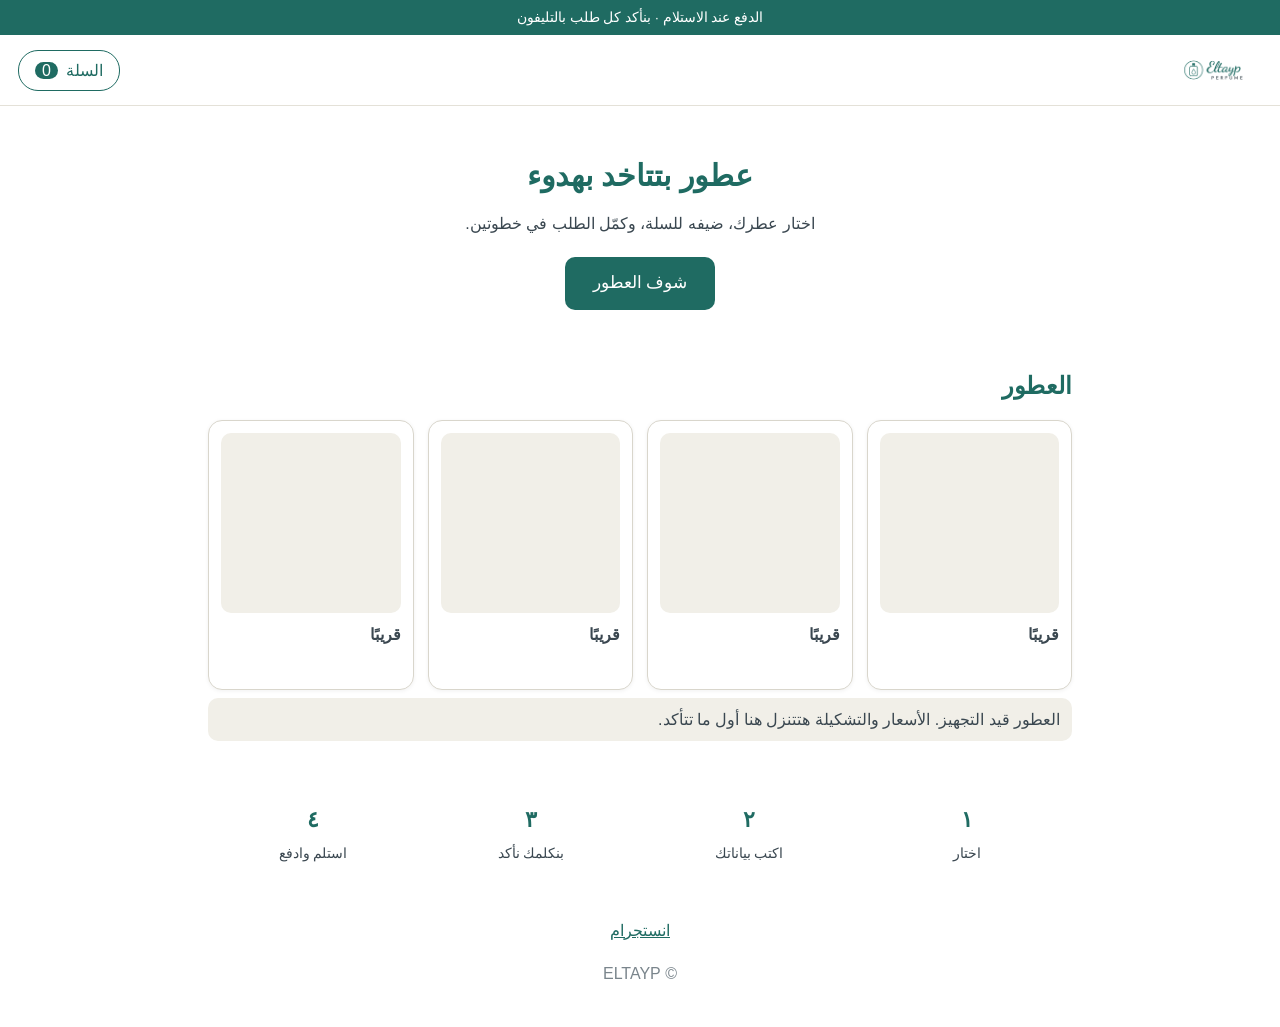
==== index.html @ 82a3b9da "Add files via upload" ====
<!doctype html>
<html lang="ar" dir="rtl">
<head>
<meta charset="utf-8">
<meta name="viewport" content="width=device-width,initial-scale=1">
<title>الطيب | ELTAYP Perfume</title>
<meta name="description" content="الطيب | ELTAYP. اختار عطرك واطلب من الموقع. الدفع عند الاستلام.">
<link rel="icon" href="logo.png">
<link rel="stylesheet" href="style.css">
</head>
<body>
<div class="bar">الدفع عند الاستلام · بنأكد كل طلب بالتليفون</div>
<header class="top">
  <img src="logo-wide.png" alt="ELTAYP Perfume" class="brand">
  <button class="cartbtn" id="openCart" aria-label="السلة">السلة <span id="count">0</span></button>
</header>
<main>
<section class="hero">
  <h1>عطور بتتاخد بهدوء</h1>
  <p>اختار عطرك، ضيفه للسلة، وكمّل الطلب في خطوتين.</p>
  <a class="btn" href="#catalog">شوف العطور</a>
</section>
<section id="catalog" class="wrap">
  <h2>العطور</h2>
  <div id="products" class="grid"></div>
  <p id="empty" class="note" hidden>العطور قيد التجهيز. الأسعار والتشكيلة هتتنزل هنا أول ما تتأكد.</p>
</section>
<section class="wrap steps">
  <div><b>١</b><span>اختار</span></div><div><b>٢</b><span>اكتب بياناتك</span></div><div><b>٣</b><span>بنكلمك نأكد</span></div><div><b>٤</b><span>استلم وادفع</span></div>
</section>
</main>

<div id="shade" hidden></div>
<aside id="drawer" aria-hidden="true">
  <div class="dhead"><h3 id="dtitle">السلة</h3><button id="closeCart" aria-label="إغلاق">✕</button></div>
  <div id="step1">
    <ul id="cart"></ul>
    <p id="cartEmpty" class="note">السلة فاضية.</p>
    <p class="total">الإجمالي: <b id="total">0</b> <span class="cur"></span></p>
    <p class="note" id="payNote"></p>
    <button class="btn full" id="toCheckout">كمّل الطلب</button>
  </div>
  <form id="form" novalidate hidden>
    <label>الاسم <input name="name" required autocomplete="name"></label>
    <label>رقم التليفون <input name="phone" required inputmode="tel" autocomplete="tel" placeholder="01xxxxxxxxx"></label>
    <label>المحافظة <input name="city" required autocomplete="address-level1"></label>
    <label>العنوان بالتفصيل <textarea name="address" rows="2" required autocomplete="street-address"></textarea></label>
    <label>ملاحظات (اختياري) <textarea name="notes" rows="2"></textarea></label>
    <input name="website" class="hp" tabindex="-1" autocomplete="off" aria-hidden="true">
    <p class="total">الإجمالي: <b id="total2">0</b> <span class="cur"></span></p>
    <button class="btn full" type="submit" id="send">ابعت الطلب</button>
    <button class="link" type="button" id="back">رجوع للسلة</button>
  </form>
  <div id="done" hidden><h3>وصلنا طلبك</h3><p>هنكلمك على رقمك نأكد التفاصيل والتوصيل.</p><button class="btn full" id="closeDone">تمام</button></div>
  <p id="msg" role="status"></p>
</aside>
<footer><div id="social"></div><p>© ELTAYP</p></footer>
<script src="config.js"></script>
<script src="app.js"></script>
</body>
</html>
---- style.css ----
:root{--g:#1f6b62;--s:#3a4750;--bg:#ffffff;--line:#e4e1d8}
*{box-sizing:border-box}
body{margin:0;background:var(--bg);color:var(--s);font-family:"Noto Sans Arabic","Segoe UI",Tahoma,Arial,sans-serif;line-height:1.7}
.bar{background:var(--g);color:#fff;text-align:center;font-size:.85rem;padding:6px 10px}
.top{display:flex;align-items:center;justify-content:space-between;padding:8px 18px;position:sticky;top:0;background:var(--bg);border-bottom:1px solid var(--line);z-index:5}
.brand{height:54px}
.cartbtn{border:1px solid var(--g);background:#fff;color:var(--g);border-radius:20px;padding:6px 16px;font:inherit;cursor:pointer}
#count{background:var(--g);color:#fff;border-radius:10px;padding:0 7px;margin-right:4px}
.hero{text-align:center;padding:44px 20px 30px;background:#fff}
h1{color:var(--g);font-size:1.9rem;margin:0 0 8px}h2{color:var(--g);margin:0 0 14px}h3{margin:0}
.hero p{max-width:460px;margin:0 auto 20px}
.wrap{max-width:900px;margin:0 auto;padding:26px 18px}
.btn{display:inline-block;background:var(--g);color:#fff;border:0;border-radius:10px;padding:12px 28px;font:inherit;font-size:1.05rem;text-decoration:none;cursor:pointer}
.btn:disabled{opacity:.6}.full{width:100%;margin-top:10px}
.link{background:none;border:0;color:var(--g);font:inherit;cursor:pointer;margin-top:6px;width:100%}
.grid{display:grid;grid-template-columns:repeat(auto-fill,minmax(180px,1fr));gap:14px}
.card{background:#fff;border:1px solid #d9d6cc;box-shadow:0 1px 4px rgba(0,0,0,.06);border-radius:14px;padding:12px}
.card img,.ph{width:100%;aspect-ratio:1;object-fit:cover;border-radius:10px;background:#f1efe8}
.card h4{margin:8px 0 2px}.price{color:var(--g);font-weight:700}
.card button{margin-top:8px;width:100%;background:var(--g);color:#fff;border:0;border-radius:8px;padding:9px;font:inherit;cursor:pointer}
.steps{display:grid;grid-template-columns:repeat(4,1fr);gap:8px;text-align:center}
.steps b{display:block;color:var(--g);font-size:1.4rem}.steps span{font-size:.9rem}
#shade{position:fixed;inset:0;background:rgba(0,0,0,.35);z-index:9}
#drawer{position:fixed;top:0;bottom:0;left:0;width:min(400px,100%);background:var(--bg);z-index:10;padding:16px;overflow:auto;transform:translateX(-105%);transition:transform .25s;box-shadow:2px 0 18px rgba(0,0,0,.15)}
#drawer.open{transform:none}
.dhead{display:flex;justify-content:space-between;align-items:center;margin-bottom:10px}
.dhead button{border:0;background:none;font-size:1.2rem;cursor:pointer}
form{display:grid;gap:10px}form[hidden],[hidden]{display:none!important}
label{display:grid;gap:3px;font-weight:600;font-size:.95rem}
input,textarea{font:inherit;padding:10px;border:1px solid var(--line);border-radius:10px;background:#fff;color:var(--s);width:100%}
input:focus,textarea:focus{outline:2px solid var(--g)}
.hp{position:absolute;width:1px;height:1px;overflow:hidden;opacity:0;pointer-events:none}
.note{background:#f1efe8;border-radius:10px;padding:8px 12px;margin:8px 0}
#cart{list-style:none;padding:0;margin:0}#cart li{display:flex;justify-content:space-between;align-items:center;gap:8px;padding:8px 0;border-bottom:1px solid var(--line)}
#cart button{border:1px solid var(--line);background:#fff;border-radius:6px;width:28px;height:28px;cursor:pointer}
.total{font-size:1.1rem}
#msg{min-height:1.4em;font-weight:600}.ok{color:var(--g)}.err{color:#a33}
footer{text-align:center;padding:24px;color:#7a858c}footer a{color:var(--g);margin:0 8px}
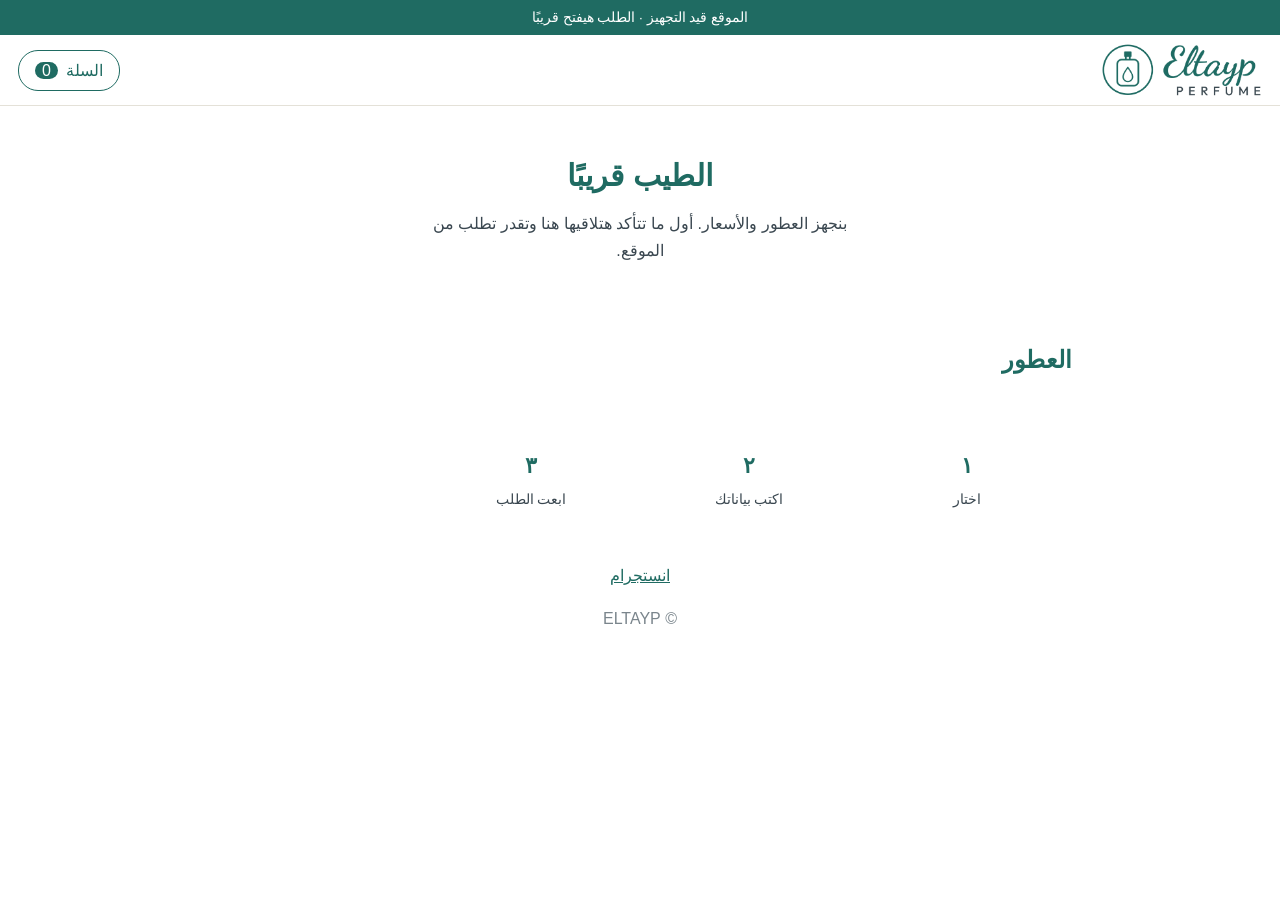
==== commit f9d620e5: "Update index.html" ====
--- a/index.html
+++ b/index.html
@@ -4,30 +4,27 @@
 <meta charset="utf-8">
 <meta name="viewport" content="width=device-width,initial-scale=1">
 <title>الطيب | ELTAYP Perfume</title>
-<meta name="description" content="الطيب | ELTAYP. اختار عطرك واطلب من الموقع. الدفع عند الاستلام.">
+<meta name="description" content="الطيب | ELTAYP. متجر عطور قيد التجهيز.">
 <link rel="icon" href="logo.png">
 <link rel="stylesheet" href="style.css">
 </head>
 <body>
-<div class="bar">الدفع عند الاستلام · بنأكد كل طلب بالتليفون</div>
+<div class="bar">الموقع قيد التجهيز · الطلب هيفتح قريبًا</div>
 <header class="top">
   <img src="logo-wide.png" alt="ELTAYP Perfume" class="brand">
   <button class="cartbtn" id="openCart" aria-label="السلة">السلة <span id="count">0</span></button>
 </header>
 <main>
 <section class="hero">
-  <h1>عطور بتتاخد بهدوء</h1>
-  <p>اختار عطرك، ضيفه للسلة، وكمّل الطلب في خطوتين.</p>
-  <a class="btn" href="#catalog">شوف العطور</a>
+  <h1>الطيب قريبًا</h1>
+  <p id="heroP">بنجهز العطور والأسعار. أول ما تتأكد هتلاقيها هنا وتقدر تطلب من الموقع.</p>
 </section>
 <section id="catalog" class="wrap">
-  <h2>العطور</h2>
+  <h2 id="catH">العطور</h2>
   <div id="products" class="grid"></div>
-  <p id="empty" class="note" hidden>العطور قيد التجهيز. الأسعار والتشكيلة هتتنزل هنا أول ما تتأكد.</p>
+  
 </section>
-<section class="wrap steps">
-  <div><b>١</b><span>اختار</span></div><div><b>٢</b><span>اكتب بياناتك</span></div><div><b>٣</b><span>بنكلمك نأكد</span></div><div><b>٤</b><span>استلم وادفع</span></div>
-</section>
+<section class="wrap steps" id="steps"><div><b>١</b><span>اختار</span></div><div><b>٢</b><span>اكتب بياناتك</span></div><div><b>٣</b><span>ابعت الطلب</span></div></section>
 </main>
 
 <div id="shade" hidden></div>
@@ -37,8 +34,7 @@
     <ul id="cart"></ul>
     <p id="cartEmpty" class="note">السلة فاضية.</p>
     <p class="total">الإجمالي: <b id="total">0</b> <span class="cur"></span></p>
-    <p class="note" id="payNote"></p>
-    <button class="btn full" id="toCheckout">كمّل الطلب</button>
+        <button class="btn full" id="toCheckout">كمّل الطلب</button>
   </div>
   <form id="form" novalidate hidden>
     <label>الاسم <input name="name" required autocomplete="name"></label>
@@ -51,7 +47,7 @@
     <button class="btn full" type="submit" id="send">ابعت الطلب</button>
     <button class="link" type="button" id="back">رجوع للسلة</button>
   </form>
-  <div id="done" hidden><h3>وصلنا طلبك</h3><p>هنكلمك على رقمك نأكد التفاصيل والتوصيل.</p><button class="btn full" id="closeDone">تمام</button></div>
+  <div id="done" hidden><h3>وصلنا طلبك</h3><p>هنراجع الطلب ونتواصل معاك على رقمك.</p><button class="btn full" id="closeDone">تمام</button></div>
   <p id="msg" role="status"></p>
 </aside>
 <footer><div id="social"></div><p>© ELTAYP</p></footer>
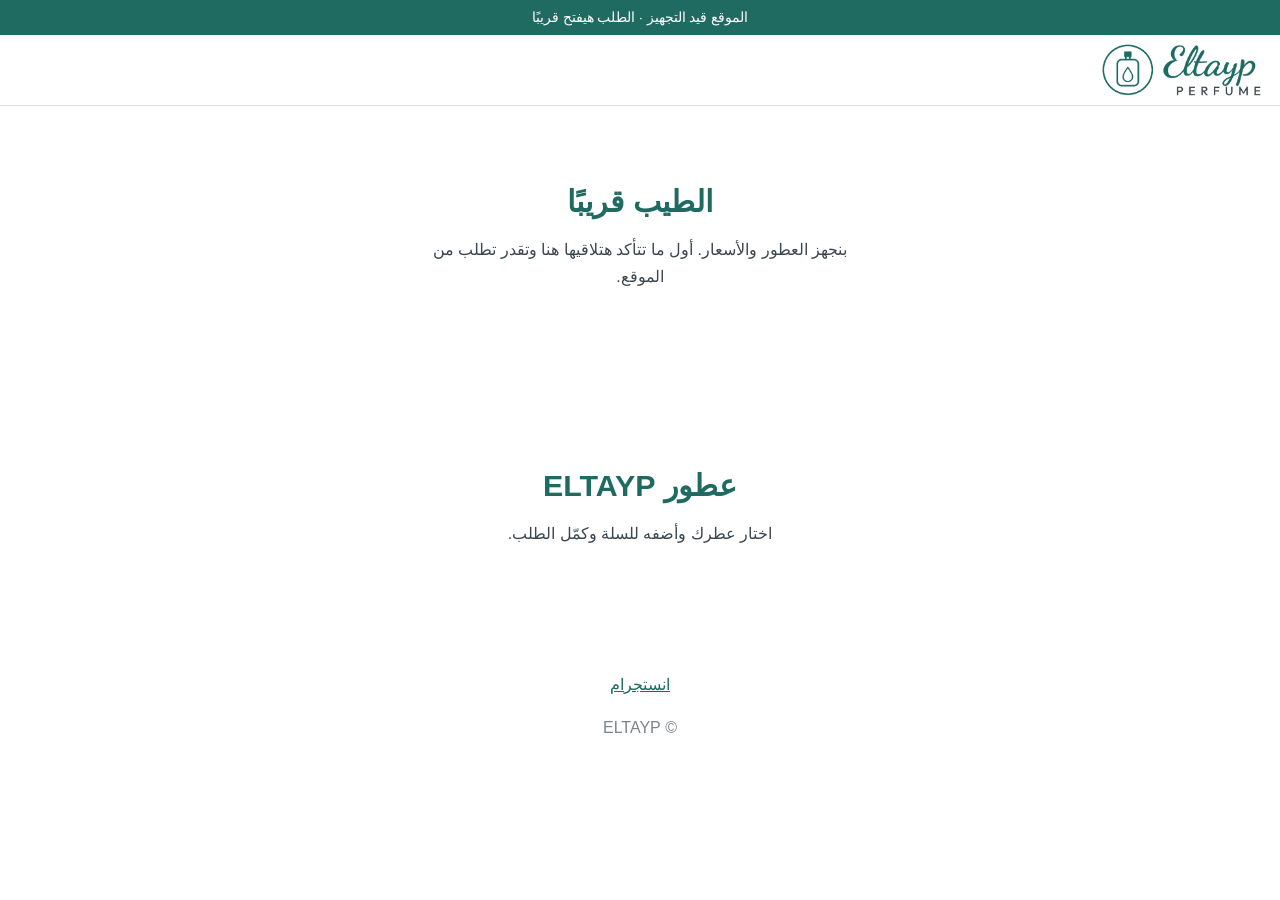
==== commit 65c9be37: "Update HTML structure and classes for sections" ====
--- a/index.html
+++ b/index.html
@@ -9,16 +9,17 @@
 <link rel="stylesheet" href="style.css">
 </head>
 <body>
-<div class="bar">الموقع قيد التجهيز · الطلب هيفتح قريبًا</div>
+<div class="bar prebar">الموقع قيد التجهيز · الطلب هيفتح قريبًا</div>
 <header class="top">
   <img src="logo-wide.png" alt="ELTAYP Perfume" class="brand">
   <button class="cartbtn" id="openCart" aria-label="السلة">السلة <span id="count">0</span></button>
 </header>
 <main>
-<section class="hero">
+<section class="hero prehero">
   <h1>الطيب قريبًا</h1>
   <p id="heroP">بنجهز العطور والأسعار. أول ما تتأكد هتلاقيها هنا وتقدر تطلب من الموقع.</p>
 </section>
+<section class="hero storehero"><h1>عطور ELTAYP</h1><p>اختار عطرك وأضفه للسلة وكمّل الطلب.</p></section>
 <section id="catalog" class="wrap">
   <h2 id="catH">العطور</h2>
   <div id="products" class="grid"></div>
--- a/style.css
+++ b/style.css
@@ -36,3 +36,4 @@
 .total{font-size:1.1rem}
 #msg{min-height:1.4em;font-weight:600}.ok{color:var(--g)}.err{color:#a33}
 footer{text-align:center;padding:24px;color:#7a858c}footer a{color:var(--g);margin:0 8px}
+body.pre .hero{padding:70px 20px 80px}
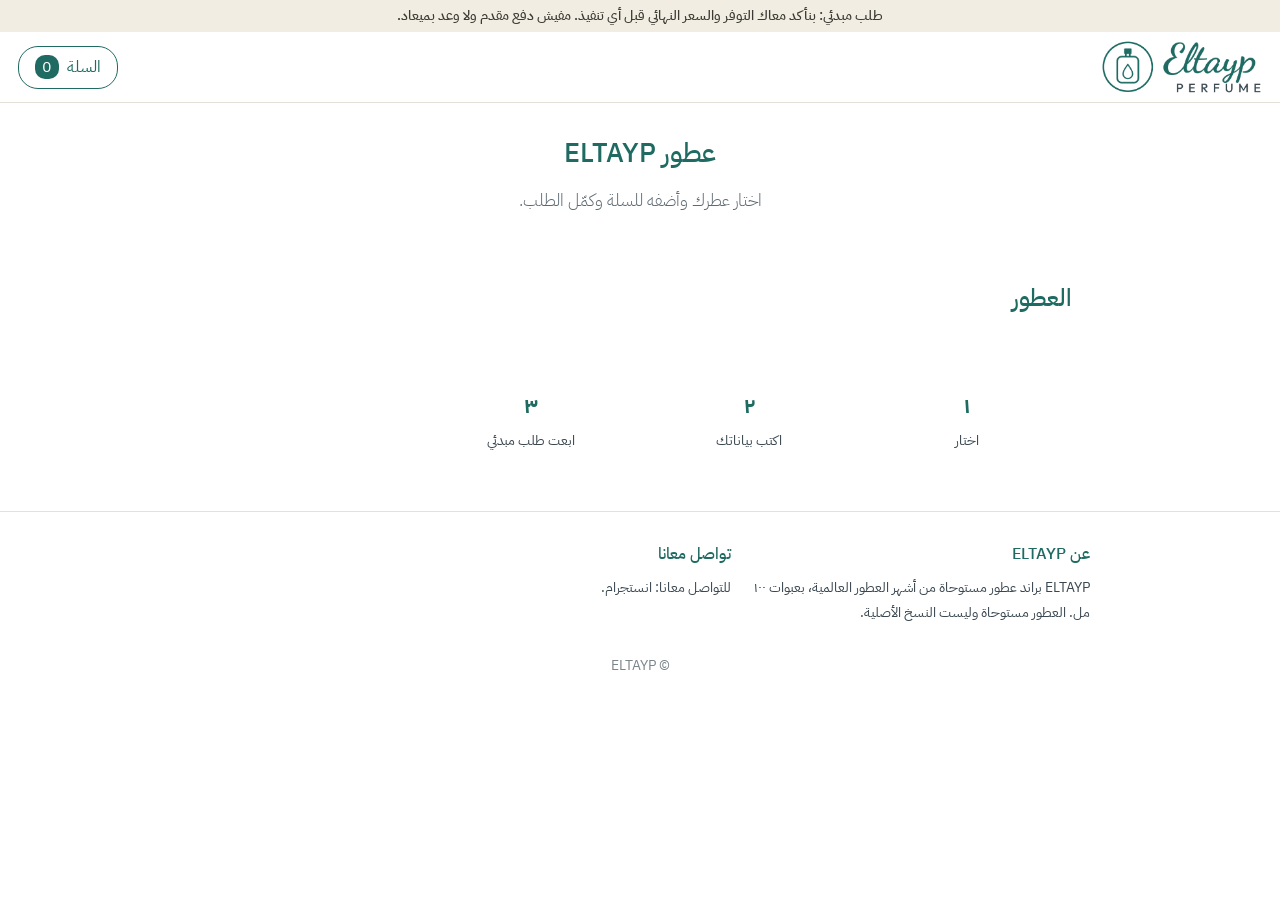
==== commit 6f067324: "Update index.html" ====
--- a/index.html
+++ b/index.html
@@ -4,11 +4,13 @@
 <meta charset="utf-8">
 <meta name="viewport" content="width=device-width,initial-scale=1">
 <title>الطيب | ELTAYP Perfume</title>
-<meta name="description" content="الطيب | ELTAYP. متجر عطور قيد التجهيز.">
+<meta name="description" content="الطيب | ELTAYP. عطور مستوحاة ١٠٠ مل. الدفع نقدي عند الاستلام.">
 <link rel="icon" href="logo.png">
+<link rel="preconnect" href="https://fonts.googleapis.com"><link rel="preconnect" href="https://fonts.gstatic.com" crossorigin><link href="https://fonts.googleapis.com/css2?family=IBM+Plex+Sans+Arabic:wght@300;400;500;600&display=swap" rel="stylesheet">
 <link rel="stylesheet" href="style.css">
 </head>
 <body>
+<div class="bar reqbar">طلب مبدئي: بنأكد معاك التوفر والسعر النهائي قبل أي تنفيذ. مفيش دفع مقدم ولا وعد بميعاد.</div>
 <div class="bar prebar">الموقع قيد التجهيز · الطلب هيفتح قريبًا</div>
 <header class="top">
   <img src="logo-wide.png" alt="ELTAYP Perfume" class="brand">
@@ -20,12 +22,13 @@
   <p id="heroP">بنجهز العطور والأسعار. أول ما تتأكد هتلاقيها هنا وتقدر تطلب من الموقع.</p>
 </section>
 <section class="hero storehero"><h1>عطور ELTAYP</h1><p>اختار عطرك وأضفه للسلة وكمّل الطلب.</p></section>
+<section class="hero cathero"><h1>عطور ELTAYP</h1><p>عطور ١٠٠ مل مستوحاة من أشهر العطور العالمية.</p></section>
 <section id="catalog" class="wrap">
   <h2 id="catH">العطور</h2>
   <div id="products" class="grid"></div>
   
 </section>
-<section class="wrap steps" id="steps"><div><b>١</b><span>اختار</span></div><div><b>٢</b><span>اكتب بياناتك</span></div><div><b>٣</b><span>ابعت الطلب</span></div></section>
+<section class="wrap steps" id="steps"><div><b>١</b><span>اختار</span></div><div><b>٢</b><span>اكتب بياناتك</span></div><div><b>٣</b><span>ابعت طلب مبدئي</span></div></section>
 </main>
 
 <div id="shade" hidden></div>
@@ -34,24 +37,34 @@
   <div id="step1">
     <ul id="cart"></ul>
     <p id="cartEmpty" class="note">السلة فاضية.</p>
-    <p class="total">الإجمالي: <b id="total">0</b> <span class="cur"></span></p>
+    <p class="total">الإجمالي: <b id="total">0</b> <span class="cur"></span> <small>(مبدئي، من غير توصيل)</small></p>
         <button class="btn full" id="toCheckout">كمّل الطلب</button>
   </div>
   <form id="form" novalidate hidden>
     <label>الاسم <input name="name" required autocomplete="name"></label>
     <label>رقم التليفون <input name="phone" required inputmode="tel" autocomplete="tel" placeholder="01xxxxxxxxx"></label>
-    <label>المحافظة <input name="city" required autocomplete="address-level1"></label>
-    <label>العنوان بالتفصيل <textarea name="address" rows="2" required autocomplete="street-address"></textarea></label>
+    <label>المحافظة <select name="city" id="gov" required autocomplete="address-level1"><option value="">اختار المحافظة</option></select></label>
+    <label>العنوان (اختياري، هنأكده معاك) <textarea name="address" rows="2" autocomplete="street-address"></textarea></label>
     <label>ملاحظات (اختياري) <textarea name="notes" rows="2"></textarea></label>
     <input name="website" class="hp" tabindex="-1" autocomplete="off" aria-hidden="true">
-    <p class="total">الإجمالي: <b id="total2">0</b> <span class="cur"></span></p>
-    <button class="btn full" type="submit" id="send">ابعت الطلب</button>
+    <p class="ship" id="shipRow">اختار المحافظة عشان يظهر سعر الشحن.</p>
+    <p class="note">بنستخدم الاسم والتليفون عشان نتواصل معاك بخصوص الطلب بس.</p>
+    <p class="note">لو الطلب اتأكد، الدفع نقدي عند الاستلام. مفيش دفع على الموقع.</p>
+    <p class="sub">المنتجات: <b id="sub2">0</b> <span class="cur"></span></p>
+    <p class="total">الإجمالي التقديري: <b id="total2">0</b> <span class="cur"></span></p>
+    <button class="btn full" type="submit" id="send">ابعت طلب مبدئي</button>
     <button class="link" type="button" id="back">رجوع للسلة</button>
   </form>
-  <div id="done" hidden><h3>وصلنا طلبك</h3><p>هنراجع الطلب ونتواصل معاك على رقمك.</p><button class="btn full" id="closeDone">تمام</button></div>
+  <div id="done" hidden><h3>وصلنا طلبك المبدئي</h3><p>هنتواصل معاك بالتليفون نأكد التوفر والسعر النهائي. ده مش تأكيد شراء، ومفيش دفع دلوقتي.</p><button class="btn full" id="closeDone">تمام</button></div>
   <p id="msg" role="status"></p>
 </aside>
-<footer><div id="social"></div><p>© ELTAYP</p></footer>
+<footer class="foot">
+  <div class="fcols">
+    <div><h5>عن ELTAYP</h5><p>ELTAYP براند عطور مستوحاة من أشهر العطور العالمية، بعبوات ١٠٠ مل. العطور مستوحاة وليست النسخ الأصلية.</p></div>
+    <div><h5>تواصل معانا</h5><p>للتواصل معانا: انستجرام.</p><div id="social"></div></div>
+  </div>
+  <p class="copy">© ELTAYP</p>
+</footer>
 <script src="config.js"></script>
 <script src="app.js"></script>
 </body>
--- a/style.css
+++ b/style.css
@@ -1,6 +1,6 @@
 :root{--g:#1f6b62;--s:#3a4750;--bg:#ffffff;--line:#e4e1d8}
 *{box-sizing:border-box}
-body{margin:0;background:var(--bg);color:var(--s);font-family:"Noto Sans Arabic","Segoe UI",Tahoma,Arial,sans-serif;line-height:1.7}
+body{margin:0;background:var(--bg);color:var(--s);font-family:"IBM Plex Sans Arabic","Noto Sans Arabic","Segoe UI",Tahoma,Arial,sans-serif;font-weight:400;line-height:1.8;-webkit-font-smoothing:antialiased}
 .bar{background:var(--g);color:#fff;text-align:center;font-size:.85rem;padding:6px 10px}
 .top{display:flex;align-items:center;justify-content:space-between;padding:8px 18px;position:sticky;top:0;background:var(--bg);border-bottom:1px solid var(--line);z-index:5}
 .brand{height:54px}
@@ -37,3 +37,50 @@
 #msg{min-height:1.4em;font-weight:600}.ok{color:var(--g)}.err{color:#a33}
 footer{text-align:center;padding:24px;color:#7a858c}footer a{color:var(--g);margin:0 8px}
 body.pre .hero{padding:70px 20px 80px}
+
+body:not(.pre) .prebar,body:not(.pre) .prehero,body.pre .storehero{display:none}
+.storehero{padding:26px 20px 14px}
+.grid{grid-template-columns:repeat(2,1fr)}@media(min-width:800px){.grid{grid-template-columns:repeat(4,1fr)}}.card h4{font-size:.95rem}
+
+.cathero{display:none;padding:26px 20px 14px}
+body.cat .cathero{display:block}body.cat .prebar,body.cat .prehero,body.cat .storehero{display:none}
+.ph{display:flex;align-items:center;justify-content:center;color:#b9b5a8;letter-spacing:3px;font-weight:700}
+.sz{color:#7a858c;font-size:.85rem}
+.ask{display:block;margin-top:8px;text-align:center;border:1px solid var(--g);color:var(--g);border-radius:8px;padding:8px;text-decoration:none;font-size:.9rem}
+body.cat .card img,body.cat .ph,.card img,.ph{background:#fff;object-fit:contain;border:1px solid #efede6}
+
+.follow{margin:0 0 8px;color:var(--g);font-weight:700}
+#social{display:flex;justify-content:center;gap:10px;flex-wrap:wrap}
+#social a{margin:0;border:1px solid var(--g);border-radius:20px;padding:6px 18px;text-decoration:none}
+
+.tag{display:inline-block;font-size:.72rem;color:var(--g);border:1px solid var(--g);border-radius:10px;padding:0 8px;margin-top:8px}
+.en{color:#7a858c;font-size:.8rem;direction:ltr;text-align:right}
+.cp{font-size:.82rem;margin:4px 0;color:var(--s)}
+
+body.cat .card{display:flex;flex-direction:column}
+body.cat .card .ask{margin-top:auto}
+body.cat .card .tag{align-self:flex-start}
+.cp{min-height:4.6em}.cp b{font-weight:600;color:var(--g)}
+.nt{font-size:.75rem;color:#8a6d1f;margin:2px 0}
+.price small{font-weight:400;font-size:.72rem;color:#7a858c}
+body.cat .card .price{margin:6px 0 0}
+body.cat .card .price{margin-top:auto}
+body.cat .card .ask{margin-top:8px}
+
+body.cat .card .add{margin-top:8px}
+.total small{color:#7a858c;font-weight:400;font-size:.75rem}
+
+select{font:inherit;padding:10px;border:1px solid var(--line);border-radius:10px;background:#fff;color:var(--s);width:100%}
+.ship{background:#f1efe8;border-radius:10px;padding:8px 12px;margin:0;font-weight:600}
+.sub{margin:0}
+.foot{text-align:right;border-top:1px solid var(--line);margin-top:30px;padding:28px 18px 18px;color:var(--s)}
+.fcols{max-width:900px;margin:0 auto;display:grid;gap:22px;grid-template-columns:1fr}
+@media(min-width:800px){.fcols{grid-template-columns:1.3fr 1fr 1fr}}
+.foot h5{margin:0 0 6px;color:var(--g);font-size:1rem}.foot p{margin:0 0 8px;font-size:.88rem}
+.foot ul{list-style:none;margin:0;padding:0}.foot li{margin:4px 0}.foot li a{color:var(--s);margin:0;font-size:.9rem}
+.foot #social{justify-content:flex-start}.copy{text-align:center;margin-top:20px!important;color:#7a858c}
+.pol{max-width:760px;margin:0 auto;padding:26px 18px}.pol h2{margin-top:30px}.pol li{margin:6px 0}
+.pol .src{font-size:.8rem;color:#7a858c}
+
+h1,h2,h3,h4,h5{font-weight:500}h1{font-size:1.7rem;letter-spacing:0}.hero p{color:#5d6a72;font-weight:300;font-size:1.05rem}button,input,select,textarea{font-family:inherit}.cp,.sz,.en{font-weight:300}.price{font-weight:600}
+.reqbar{background:#f1ede2;color:#3b3a33;font-weight:500;line-height:1.5}
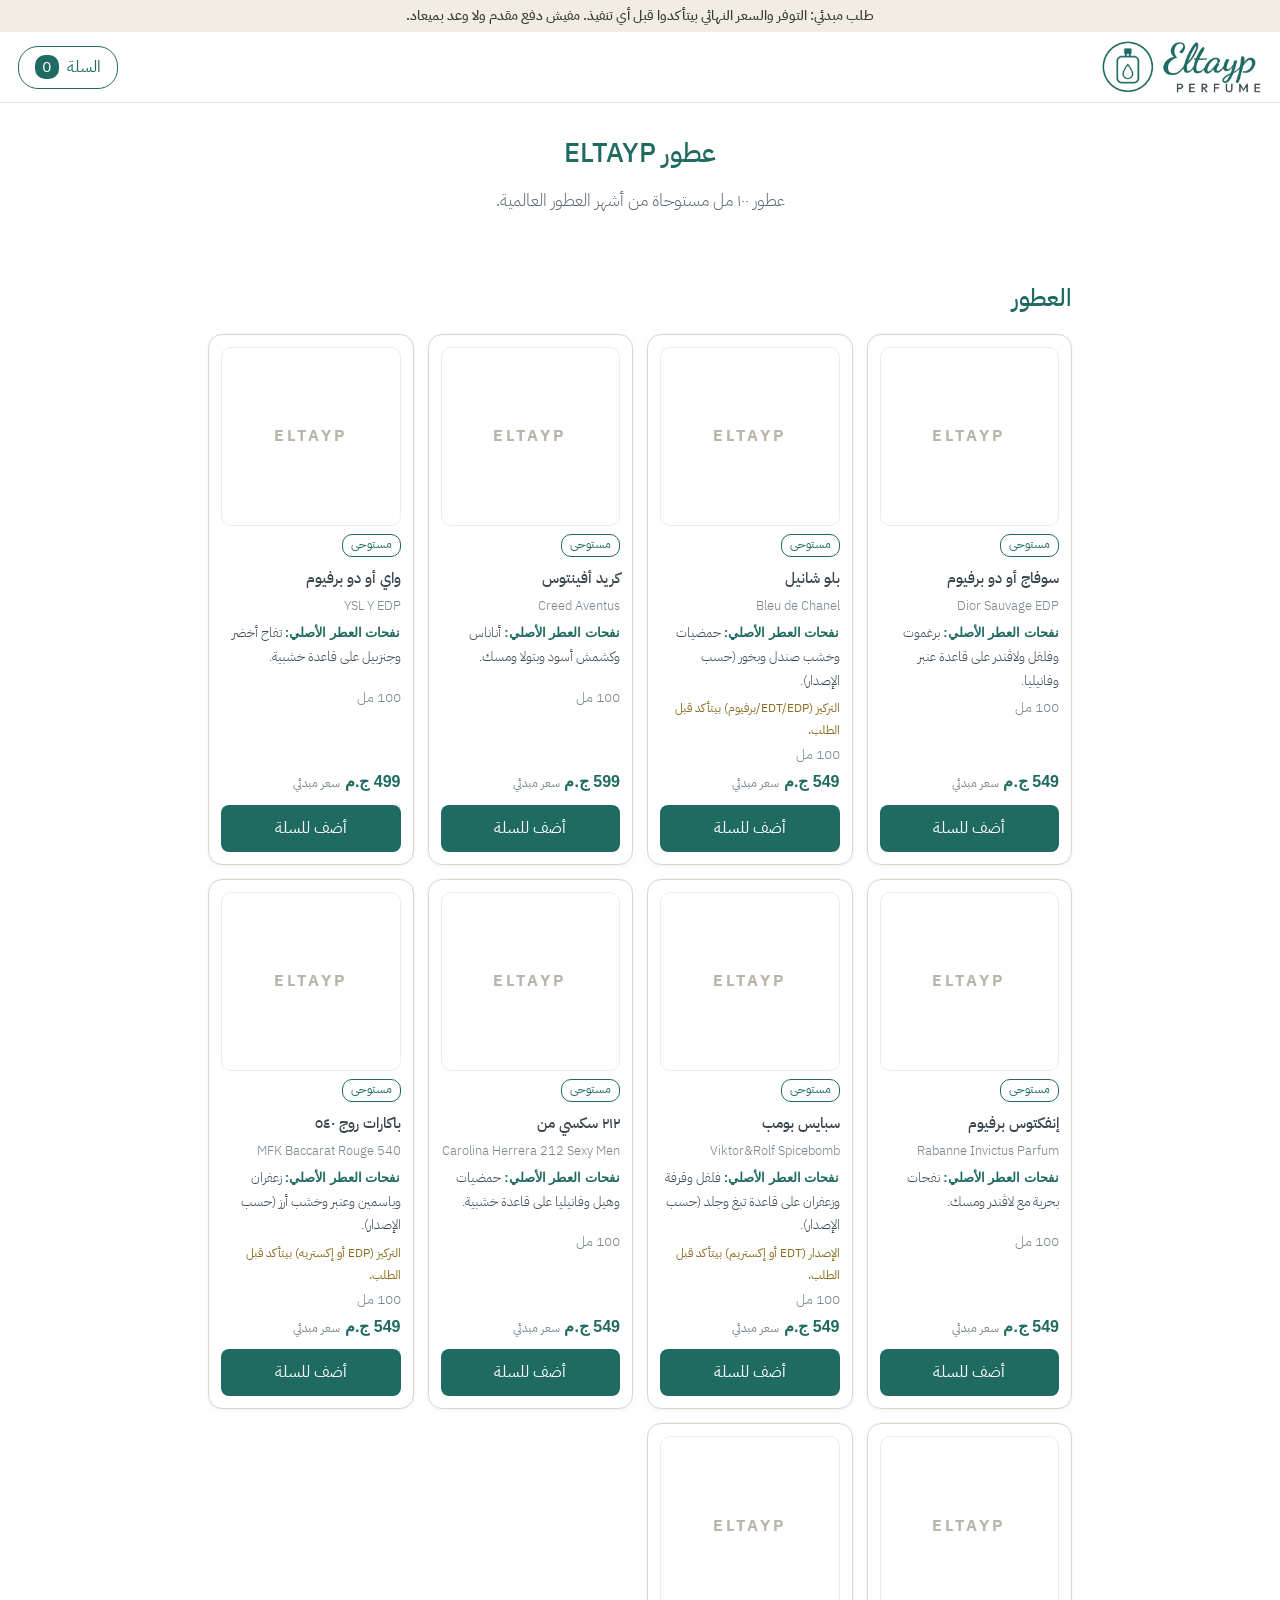
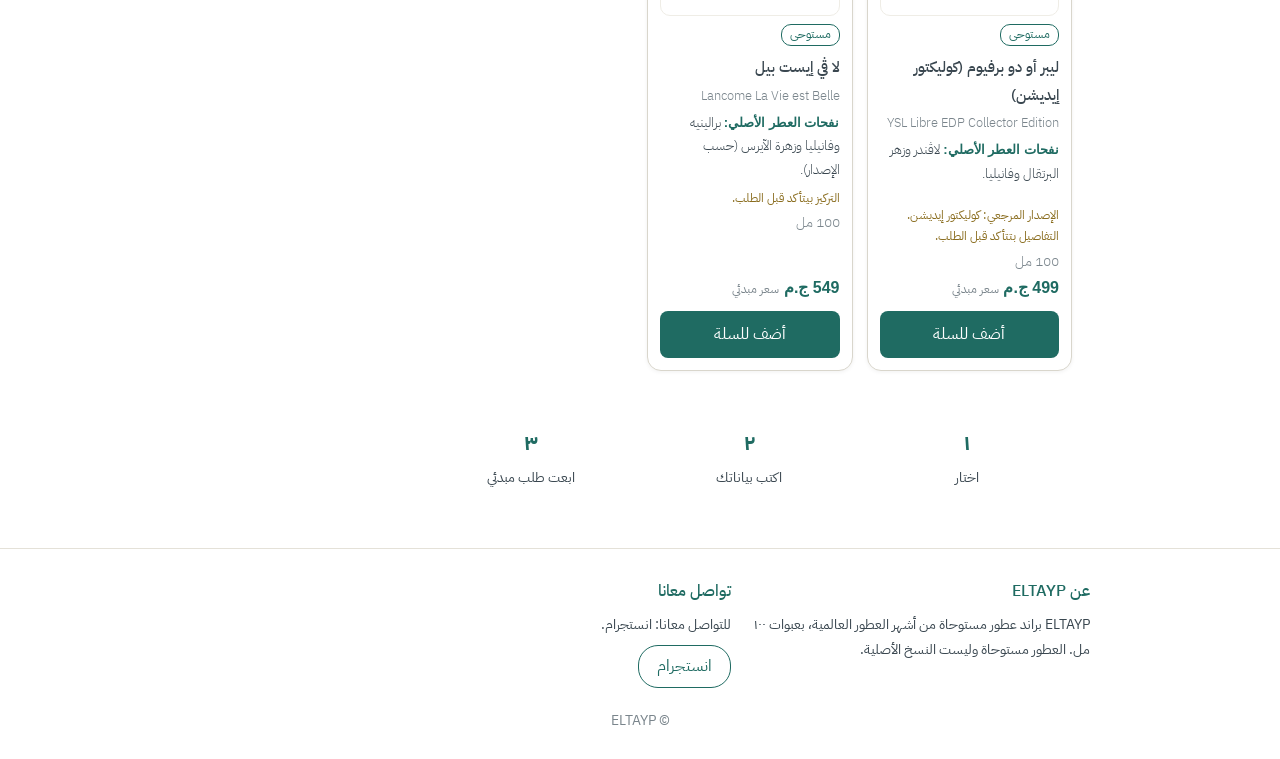
==== commit 020b2830: "Update index.html" ====
--- a/index.html
+++ b/index.html
@@ -10,7 +10,7 @@
 <link rel="stylesheet" href="style.css">
 </head>
 <body>
-<div class="bar reqbar">طلب مبدئي: بنأكد معاك التوفر والسعر النهائي قبل أي تنفيذ. مفيش دفع مقدم ولا وعد بميعاد.</div>
+<div class="bar reqbar">طلب مبدئي: التوفر والسعر النهائي بيتأكدوا قبل أي تنفيذ. مفيش دفع مقدم ولا وعد بميعاد.</div>
 <div class="bar prebar">الموقع قيد التجهيز · الطلب هيفتح قريبًا</div>
 <header class="top">
   <img src="logo-wide.png" alt="ELTAYP Perfume" class="brand">
@@ -44,18 +44,18 @@
     <label>الاسم <input name="name" required autocomplete="name"></label>
     <label>رقم التليفون <input name="phone" required inputmode="tel" autocomplete="tel" placeholder="01xxxxxxxxx"></label>
     <label>المحافظة <select name="city" id="gov" required autocomplete="address-level1"><option value="">اختار المحافظة</option></select></label>
-    <label>العنوان (اختياري، هنأكده معاك) <textarea name="address" rows="2" autocomplete="street-address"></textarea></label>
+    <label>العنوان (اختياري) <textarea name="address" rows="2" autocomplete="street-address"></textarea></label>
     <label>ملاحظات (اختياري) <textarea name="notes" rows="2"></textarea></label>
     <input name="website" class="hp" tabindex="-1" autocomplete="off" aria-hidden="true">
     <p class="ship" id="shipRow">اختار المحافظة عشان يظهر سعر الشحن.</p>
-    <p class="note">بنستخدم الاسم والتليفون عشان نتواصل معاك بخصوص الطلب بس.</p>
+    <p class="note">بنستخدم الاسم والتليفون لمراجعة الطلب بس.</p>
     <p class="note">لو الطلب اتأكد، الدفع نقدي عند الاستلام. مفيش دفع على الموقع.</p>
     <p class="sub">المنتجات: <b id="sub2">0</b> <span class="cur"></span></p>
     <p class="total">الإجمالي التقديري: <b id="total2">0</b> <span class="cur"></span></p>
     <button class="btn full" type="submit" id="send">ابعت طلب مبدئي</button>
     <button class="link" type="button" id="back">رجوع للسلة</button>
   </form>
-  <div id="done" hidden><h3>وصلنا طلبك المبدئي</h3><p>هنتواصل معاك بالتليفون نأكد التوفر والسعر النهائي. ده مش تأكيد شراء، ومفيش دفع دلوقتي.</p><button class="btn full" id="closeDone">تمام</button></div>
+  <div id="done" hidden><h3>استلمنا طلبك المبدئي</h3><p>الطلب دلوقتي في انتظار المراجعة. ده مش تأكيد شراء، ومفيش دفع دلوقتي ولا ميعاد توصيل متأكد.</p><button class="btn full" id="closeDone">تمام</button></div>
   <p id="msg" role="status"></p>
 </aside>
 <footer class="foot">
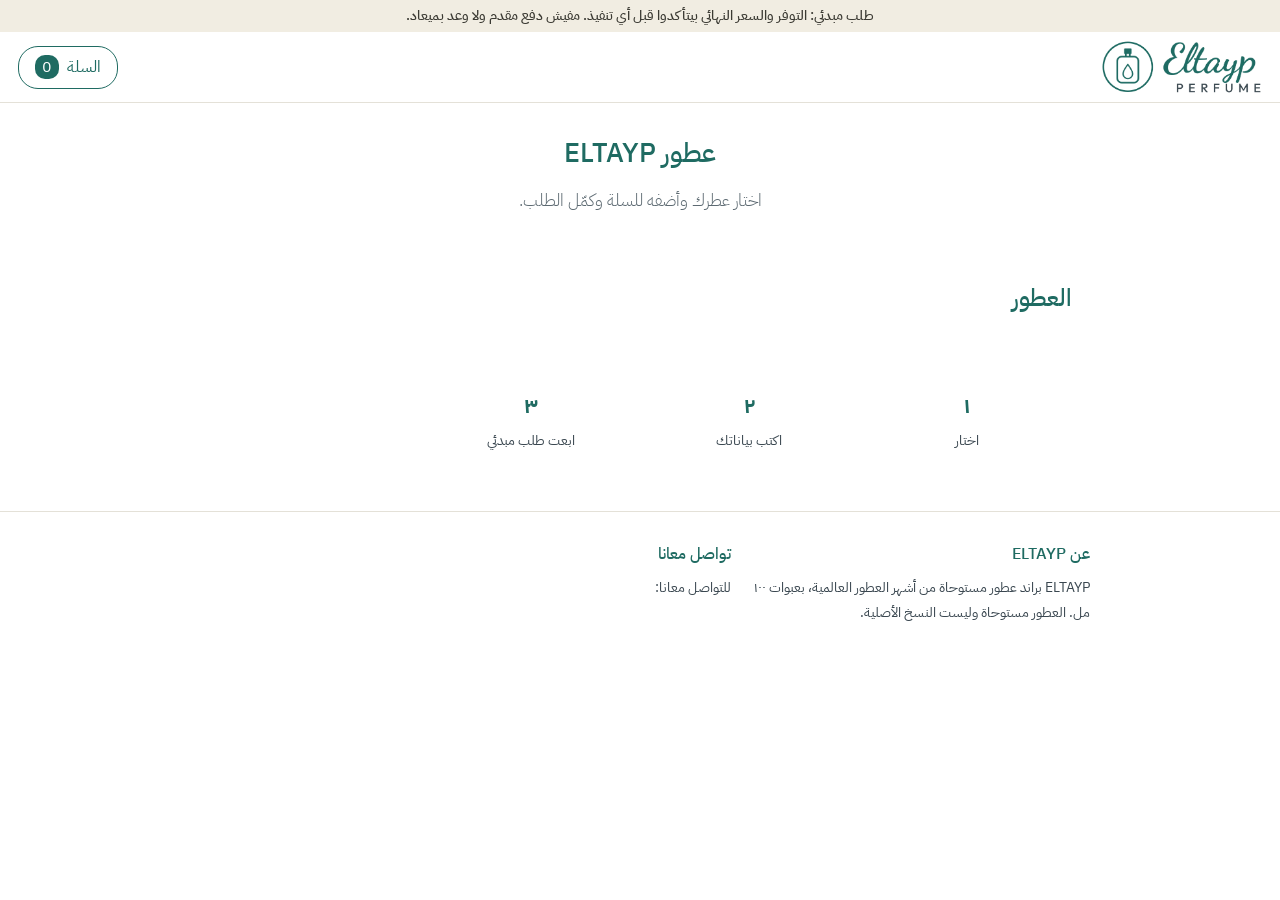
==== commit 048c2d98: "Update index.html" ====
--- a/index.html
+++ b/index.html
@@ -1,71 +1 @@
-<!doctype html>
-<html lang="ar" dir="rtl">
-<head>
-<meta charset="utf-8">
-<meta name="viewport" content="width=device-width,initial-scale=1">
-<title>الطيب | ELTAYP Perfume</title>
-<meta name="description" content="الطيب | ELTAYP. عطور مستوحاة ١٠٠ مل. الدفع نقدي عند الاستلام.">
-<link rel="icon" href="logo.png">
-<link rel="preconnect" href="https://fonts.googleapis.com"><link rel="preconnect" href="https://fonts.gstatic.com" crossorigin><link href="https://fonts.googleapis.com/css2?family=IBM+Plex+Sans+Arabic:wght@300;400;500;600&display=swap" rel="stylesheet">
-<link rel="stylesheet" href="style.css">
-</head>
-<body>
-<div class="bar reqbar">طلب مبدئي: التوفر والسعر النهائي بيتأكدوا قبل أي تنفيذ. مفيش دفع مقدم ولا وعد بميعاد.</div>
-<div class="bar prebar">الموقع قيد التجهيز · الطلب هيفتح قريبًا</div>
-<header class="top">
-  <img src="logo-wide.png" alt="ELTAYP Perfume" class="brand">
-  <button class="cartbtn" id="openCart" aria-label="السلة">السلة <span id="count">0</span></button>
-</header>
-<main>
-<section class="hero prehero">
-  <h1>الطيب قريبًا</h1>
-  <p id="heroP">بنجهز العطور والأسعار. أول ما تتأكد هتلاقيها هنا وتقدر تطلب من الموقع.</p>
-</section>
-<section class="hero storehero"><h1>عطور ELTAYP</h1><p>اختار عطرك وأضفه للسلة وكمّل الطلب.</p></section>
-<section class="hero cathero"><h1>عطور ELTAYP</h1><p>عطور ١٠٠ مل مستوحاة من أشهر العطور العالمية.</p></section>
-<section id="catalog" class="wrap">
-  <h2 id="catH">العطور</h2>
-  <div id="products" class="grid"></div>
-  
-</section>
-<section class="wrap steps" id="steps"><div><b>١</b><span>اختار</span></div><div><b>٢</b><span>اكتب بياناتك</span></div><div><b>٣</b><span>ابعت طلب مبدئي</span></div></section>
-</main>
-
-<div id="shade" hidden></div>
-<aside id="drawer" aria-hidden="true">
-  <div class="dhead"><h3 id="dtitle">السلة</h3><button id="closeCart" aria-label="إغلاق">✕</button></div>
-  <div id="step1">
-    <ul id="cart"></ul>
-    <p id="cartEmpty" class="note">السلة فاضية.</p>
-    <p class="total">الإجمالي: <b id="total">0</b> <span class="cur"></span> <small>(مبدئي، من غير توصيل)</small></p>
-        <button class="btn full" id="toCheckout">كمّل الطلب</button>
-  </div>
-  <form id="form" novalidate hidden>
-    <label>الاسم <input name="name" required autocomplete="name"></label>
-    <label>رقم التليفون <input name="phone" required inputmode="tel" autocomplete="tel" placeholder="01xxxxxxxxx"></label>
-    <label>المحافظة <select name="city" id="gov" required autocomplete="address-level1"><option value="">اختار المحافظة</option></select></label>
-    <label>العنوان (اختياري) <textarea name="address" rows="2" autocomplete="street-address"></textarea></label>
-    <label>ملاحظات (اختياري) <textarea name="notes" rows="2"></textarea></label>
-    <input name="website" class="hp" tabindex="-1" autocomplete="off" aria-hidden="true">
-    <p class="ship" id="shipRow">اختار المحافظة عشان يظهر سعر الشحن.</p>
-    <p class="note">بنستخدم الاسم والتليفون لمراجعة الطلب بس.</p>
-    <p class="note">لو الطلب اتأكد، الدفع نقدي عند الاستلام. مفيش دفع على الموقع.</p>
-    <p class="sub">المنتجات: <b id="sub2">0</b> <span class="cur"></span></p>
-    <p class="total">الإجمالي التقديري: <b id="total2">0</b> <span class="cur"></span></p>
-    <button class="btn full" type="submit" id="send">ابعت طلب مبدئي</button>
-    <button class="link" type="button" id="back">رجوع للسلة</button>
-  </form>
-  <div id="done" hidden><h3>استلمنا طلبك المبدئي</h3><p>الطلب دلوقتي في انتظار المراجعة. ده مش تأكيد شراء، ومفيش دفع دلوقتي ولا ميعاد توصيل متأكد.</p><button class="btn full" id="closeDone">تمام</button></div>
-  <p id="msg" role="status"></p>
-</aside>
-<footer class="foot">
-  <div class="fcols">
-    <div><h5>عن ELTAYP</h5><p>ELTAYP براند عطور مستوحاة من أشهر العطور العالمية، بعبوات ١٠٠ مل. العطور مستوحاة وليست النسخ الأصلية.</p></div>
-    <div><h5>تواصل معانا</h5><p>للتواصل معانا: انستجرام.</p><div id="social"></div></div>
-  </div>
-  <p class="copy">© ELTAYP</p>
-</footer>
-<script src="config.js"></script>
-<script src="app.js"></script>
-</body>
-</html>
+<!doctype html><html lang="ar" dir="rtl"><head><meta charset="utf-8"><meta name="viewport" content="width=device-width,initial-scale=1"><title>الطيب | ELTAYP Perfume</title><meta name="description" content="الطيب | ELTAYP. عطور مستوحاة ١٠٠ مل. الدفع نقدي عند الاستلام."><link rel="icon" href="logo.png"><link rel="preconnect" href="https://fonts.googleapis.com"><link rel="preconnect" href="https://fonts.gstatic.com" crossorigin><link href="https://fonts.googleapis.com/css2?family=IBM+Plex+Sans+Arabic:wght@300;400;500;600&display=swap" rel="stylesheet"><link rel="stylesheet" href="style.css"></head><body><div class="bar reqbar">طلب مبدئي: التوفر والسعر النهائي بيتأكدوا قبل أي تنفيذ. مفيش دفع مقدم ولا وعد بميعاد.</div><div class="bar prebar">الموقع قيد التجهيز · الطلب هيفتح قريبًا</div><header class="top">  <img src="logo-wide.png" alt="ELTAYP Perfume" class="brand">  <button class="cartbtn" id="openCart" aria-label="السلة">السلة <span id="count">0</span></button></header><main><section class="hero prehero">  <h1>الطيب قريبًا</h1>  <p id="heroP">بنجهز العطور والأسعار. أول ما تتأكد هتلاقيها هنا وتقدر تطلب من الموقع.</p></section><section class="hero storehero"><h1>عطور ELTAYP</h1><p>اختار عطرك وأضفه للسلة وكمّل الطلب.</p></section><section class="hero cathero"><h1>عطور ELTAYP</h1><p>عطور ١٠٠ مل مستوحاة من أشهر العطور العالمية.</p></section><section id="catalog" class="wrap">  <h2 id="catH">العطور</h2>  <div id="products" class="grid"></div>  </section><section class="wrap steps" id="steps"><div><b>١</b><span>اختار</span></div><div><b>٢</b><span>اكتب بياناتك</span></div><div><b>٣</b><span>ابعت طلب مبدئي</span></div></section></main><div id="shade" hidden></div><aside id="drawer" aria-hidden="true">  <div class="dhead"><h3 id="dtitle">السلة</h3><button id="closeCart" aria-label="إغلاق">✕</button></div>  <div id="step1">    <ul id="cart"></ul>    <p id="cartEmpty" class="note">السلة فاضية.</p>    <p class="total">الإجمالي: <b id="total">0</b> <span class="cur"></span> <small>(مبدئي، من غير توصيل)</small></p>        <button class="btn full" id="toCheckout">كمّل الطلب</button>  </div>  <form id="form" novalidate hidden>    <label>الاسم <input name="name" required autocomplete="name"></label>    <label>رقم التليفون <input name="phone" required inputmode="tel" autocomplete="tel" placeholder="01xxxxxxxxx"></label>    <label>المحافظة <select name="city" id="gov" required autocomplete="address-level1"><option value="">اختار المحافظة</option></select></label>    <label>العنوان (اختياري) <textarea name="address" rows="2" autocomplete="street-address"></textarea></label>    <label>ملاحظات (اختياري) <textarea name="notes" rows="2"></textarea></label>    <input name="website" class="hp" tabindex="-1" autocomplete="off" aria-hidden="true">    <p class="ship" id="shipRow">اختار المحافظة عشان يظهر سعر الشحن.</p>    <p class="note">بنستخدم الاسم والتليفون لمراجعة الطلب بس.</p>    <p class="note">لو الطلب اتأكد، الدفع نقدي عند الاستلام. مفيش دفع على الموقع.</p>    <p class="sub">المنتجات: <b id="sub2">0</b> <span class="cur"></span></p>    <p class="total">الإجمالي التقديري: <b id="total2">0</b> <span class="cur"></span></p>    <button class="btn full" type="submit" id="send">ابعت طلب مبدئي</button>    <button class="link" type="button" id="back">رجوع للسلة</button>  </form>  <div id="done" hidden><h3>استلمنا طلبك المبدئي</h3><p>الطلب دلوقتي في انتظار المراجعة. ده مش تأكيد شراء، ومفيش دفع دلوقتي ولا ميعاد توصيل متأكد.</p><button class="btn full" id="closeDone">تمام</button></div>  <p id="msg" role="status"></p></aside><footer class="foot">  <div class="fcols">    <div><h5>عن ELTAYP</h5><p>ELTAYP براند عطور مستوحاة من أشهر العطور العالمية، بعبوات ١٠٠ مل. العطور مستوحاة وليست النسخ الأصلية.</p></div>    <div><h5>تواصل معانا</h5><p>للتواصل معانا:</p><div id="social"></div></div>
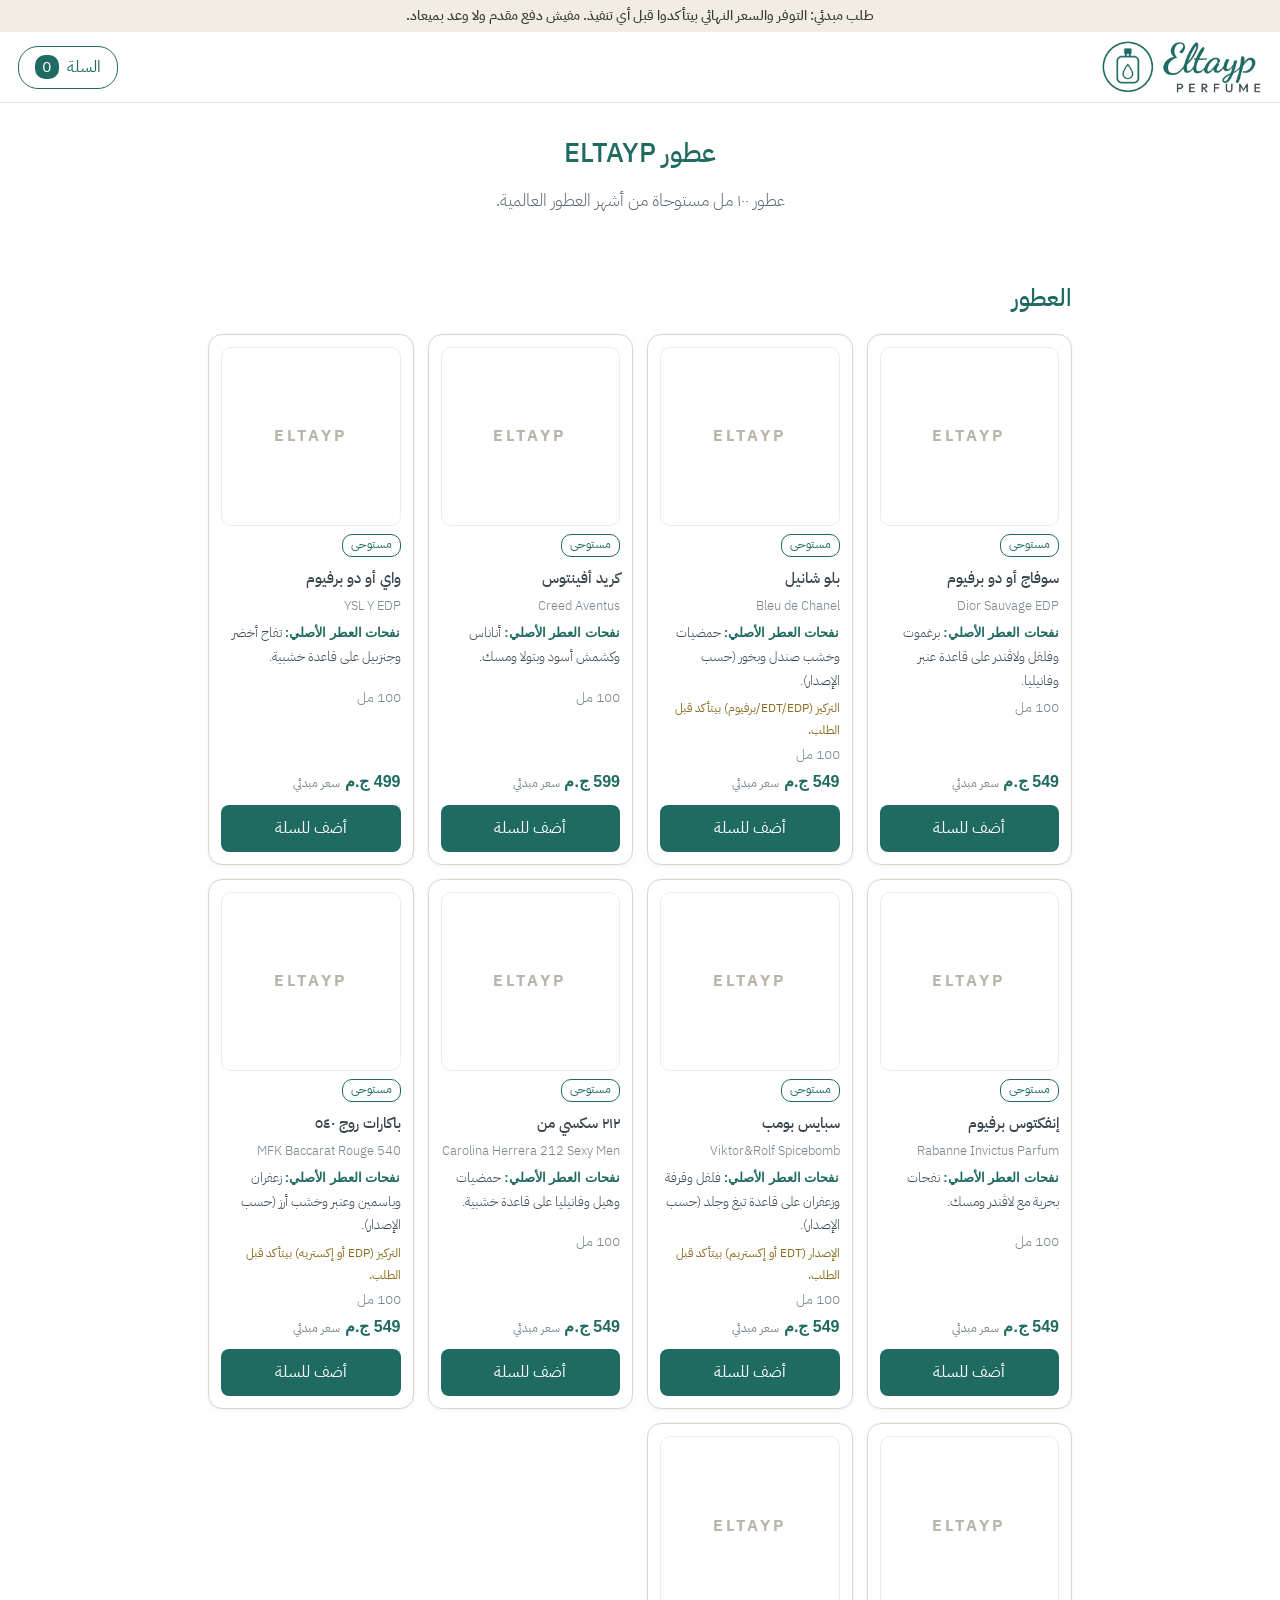
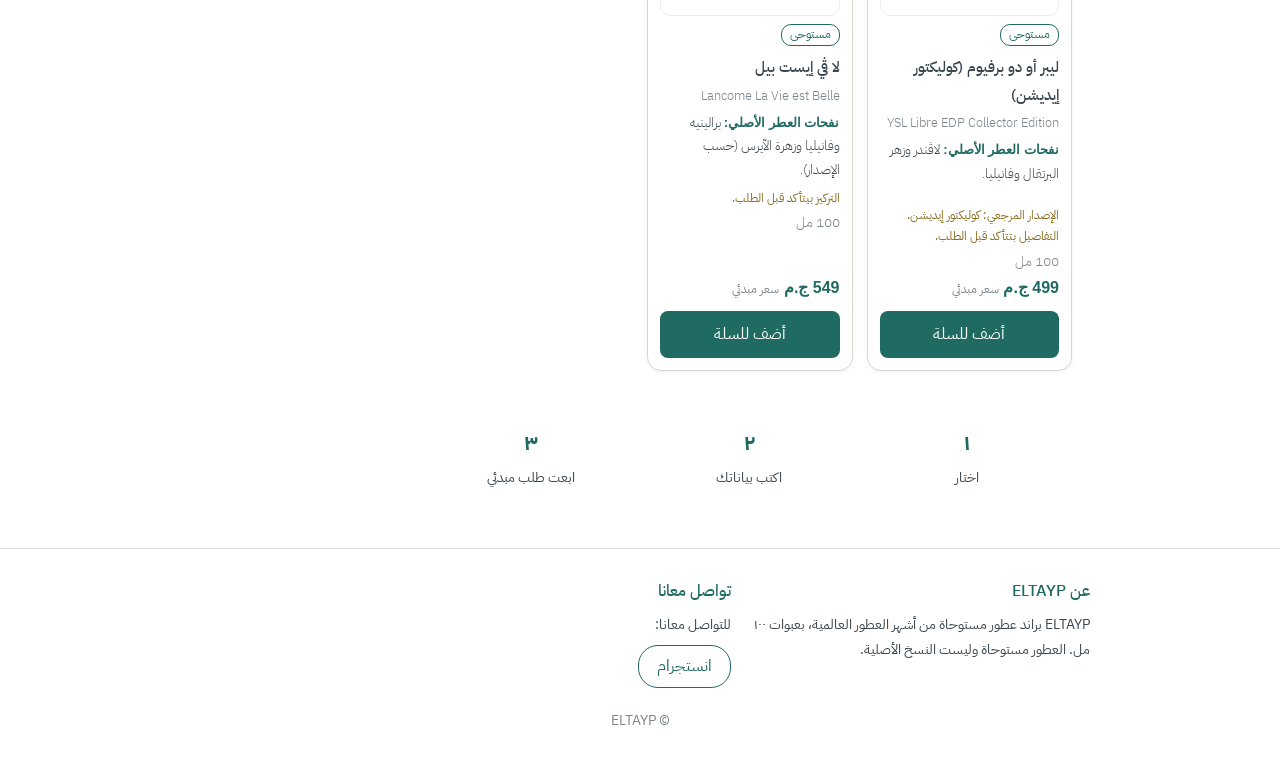
==== commit fa2d2daf: "Fix HTML encoding issues in index.html" ====
--- a/index.html
+++ b/index.html
@@ -1 +1,71 @@
-<!doctype html><html lang="ar" dir="rtl"><head><meta charset="utf-8"><meta name="viewport" content="width=device-width,initial-scale=1"><title>الطيب | ELTAYP Perfume</title><meta name="description" content="الطيب | ELTAYP. عطور مستوحاة ١٠٠ مل. الدفع نقدي عند الاستلام."><link rel="icon" href="logo.png"><link rel="preconnect" href="https://fonts.googleapis.com"><link rel="preconnect" href="https://fonts.gstatic.com" crossorigin><link href="https://fonts.googleapis.com/css2?family=IBM+Plex+Sans+Arabic:wght@300;400;500;600&display=swap" rel="stylesheet"><link rel="stylesheet" href="style.css"></head><body><div class="bar reqbar">طلب مبدئي: التوفر والسعر النهائي بيتأكدوا قبل أي تنفيذ. مفيش دفع مقدم ولا وعد بميعاد.</div><div class="bar prebar">الموقع قيد التجهيز · الطلب هيفتح قريبًا</div><header class="top">  <img src="logo-wide.png" alt="ELTAYP Perfume" class="brand">  <button class="cartbtn" id="openCart" aria-label="السلة">السلة <span id="count">0</span></button></header><main><section class="hero prehero">  <h1>الطيب قريبًا</h1>  <p id="heroP">بنجهز العطور والأسعار. أول ما تتأكد هتلاقيها هنا وتقدر تطلب من الموقع.</p></section><section class="hero storehero"><h1>عطور ELTAYP</h1><p>اختار عطرك وأضفه للسلة وكمّل الطلب.</p></section><section class="hero cathero"><h1>عطور ELTAYP</h1><p>عطور ١٠٠ مل مستوحاة من أشهر العطور العالمية.</p></section><section id="catalog" class="wrap">  <h2 id="catH">العطور</h2>  <div id="products" class="grid"></div>  </section><section class="wrap steps" id="steps"><div><b>١</b><span>اختار</span></div><div><b>٢</b><span>اكتب بياناتك</span></div><div><b>٣</b><span>ابعت طلب مبدئي</span></div></section></main><div id="shade" hidden></div><aside id="drawer" aria-hidden="true">  <div class="dhead"><h3 id="dtitle">السلة</h3><button id="closeCart" aria-label="إغلاق">✕</button></div>  <div id="step1">    <ul id="cart"></ul>    <p id="cartEmpty" class="note">السلة فاضية.</p>    <p class="total">الإجمالي: <b id="total">0</b> <span class="cur"></span> <small>(مبدئي، من غير توصيل)</small></p>        <button class="btn full" id="toCheckout">كمّل الطلب</button>  </div>  <form id="form" novalidate hidden>    <label>الاسم <input name="name" required autocomplete="name"></label>    <label>رقم التليفون <input name="phone" required inputmode="tel" autocomplete="tel" placeholder="01xxxxxxxxx"></label>    <label>المحافظة <select name="city" id="gov" required autocomplete="address-level1"><option value="">اختار المحافظة</option></select></label>    <label>العنوان (اختياري) <textarea name="address" rows="2" autocomplete="street-address"></textarea></label>    <label>ملاحظات (اختياري) <textarea name="notes" rows="2"></textarea></label>    <input name="website" class="hp" tabindex="-1" autocomplete="off" aria-hidden="true">    <p class="ship" id="shipRow">اختار المحافظة عشان يظهر سعر الشحن.</p>    <p class="note">بنستخدم الاسم والتليفون لمراجعة الطلب بس.</p>    <p class="note">لو الطلب اتأكد، الدفع نقدي عند الاستلام. مفيش دفع على الموقع.</p>    <p class="sub">المنتجات: <b id="sub2">0</b> <span class="cur"></span></p>    <p class="total">الإجمالي التقديري: <b id="total2">0</b> <span class="cur"></span></p>    <button class="btn full" type="submit" id="send">ابعت طلب مبدئي</button>    <button class="link" type="button" id="back">رجوع للسلة</button>  </form>  <div id="done" hidden><h3>استلمنا طلبك المبدئي</h3><p>الطلب دلوقتي في انتظار المراجعة. ده مش تأكيد شراء، ومفيش دفع دلوقتي ولا ميعاد توصيل متأكد.</p><button class="btn full" id="closeDone">تمام</button></div>  <p id="msg" role="status"></p></aside><footer class="foot">  <div class="fcols">    <div><h5>عن ELTAYP</h5><p>ELTAYP براند عطور مستوحاة من أشهر العطور العالمية، بعبوات ١٠٠ مل. العطور مستوحاة وليست النسخ الأصلية.</p></div>    <div><h5>تواصل معانا</h5><p>للتواصل معانا:</p><div id="social"></div></div>
+<!doctype html>
+<html lang="ar" dir="rtl">
+<head>
+<meta charset="utf-8">
+<meta name="viewport" content="width=device-width,initial-scale=1">
+<title>الطيب | ELTAYP Perfume</title>
+<meta name="description" content="الطيب | ELTAYP. عطور مستوحاة ١٠٠ مل. الدفع نقدي عند الاستلام.">
+<link rel="icon" href="logo.png">
+<link rel="preconnect" href="https://fonts.googleapis.com"><link rel="preconnect" href="https://fonts.gstatic.com" crossorigin><link href="https://fonts.googleapis.com/css2?family=IBM+Plex+Sans+Arabic:wght@300;400;500;600&display=swap" rel="stylesheet">
+<link rel="stylesheet" href="style.css">
+</head>
+<body>
+<div class="bar reqbar">طلب مبدئي: التوفر والسعر النهائي بيتأكدوا قبل أي تنفيذ. مفيش دفع مقدم ولا وعد بميعاد.</div>
+<div class="bar prebar">الموقع قيد التجهيز · الطلب هيفتح قريبًا</div>
+<header class="top">
+  <img src="logo-wide.png" alt="ELTAYP Perfume" class="brand">
+  <button class="cartbtn" id="openCart" aria-label="السلة">السلة <span id="count">0</span></button>
+</header>
+<main>
+<section class="hero prehero">
+  <h1>الطيب قريبًا</h1>
+  <p id="heroP">بنجهز العطور والأسعار. أول ما تتأكد هتلاقيها هنا وتقدر تطلب من الموقع.</p>
+</section>
+<section class="hero storehero"><h1>عطور ELTAYP</h1><p>اختار عطرك وأضفه للسلة وكمّل الطلب.</p></section>
+<section class="hero cathero"><h1>عطور ELTAYP</h1><p>عطور ١٠٠ مل مستوحاة من أشهر العطور العالمية.</p></section>
+<section id="catalog" class="wrap">
+  <h2 id="catH">العطور</h2>
+  <div id="products" class="grid"></div>
+  
+</section>
+<section class="wrap steps" id="steps"><div><b>١</b><span>اختار</span></div><div><b>٢</b><span>اكتب بياناتك</span></div><div><b>٣</b><span>ابعت طلب مبدئي</span></div></section>
+</main>
+
+<div id="shade" hidden></div>
+<aside id="drawer" aria-hidden="true">
+  <div class="dhead"><h3 id="dtitle">السلة</h3><button id="closeCart" aria-label="إغلاق">✕</button></div>
+  <div id="step1">
+    <ul id="cart"></ul>
+    <p id="cartEmpty" class="note">السلة فاضية.</p>
+    <p class="total">الإجمالي: <b id="total">0</b> <span class="cur"></span> <small>(مبدئي، من غير توصيل)</small></p>
+        <button class="btn full" id="toCheckout">كمّل الطلب</button>
+  </div>
+  <form id="form" novalidate hidden>
+    <label>الاسم <input name="name" required autocomplete="name"></label>
+    <label>رقم التليفون <input name="phone" required inputmode="tel" autocomplete="tel" placeholder="01xxxxxxxxx"></label>
+    <label>المحافظة <select name="city" id="gov" required autocomplete="address-level1"><option value="">اختار المحافظة</option></select></label>
+    <label>العنوان (اختياري) <textarea name="address" rows="2" autocomplete="street-address"></textarea></label>
+    <label>ملاحظات (اختياري) <textarea name="notes" rows="2"></textarea></label>
+    <input name="website" class="hp" tabindex="-1" autocomplete="off" aria-hidden="true">
+    <p class="ship" id="shipRow">اختار المحافظة عشان يظهر سعر الشحن.</p>
+    <p class="note">بنستخدم الاسم والتليفون لمراجعة الطلب بس.</p>
+    <p class="note">لو الطلب اتأكد، الدفع نقدي عند الاستلام. مفيش دفع على الموقع.</p>
+    <p class="sub">المنتجات: <b id="sub2">0</b> <span class="cur"></span></p>
+    <p class="total">الإجمالي التقديري: <b id="total2">0</b> <span class="cur"></span></p>
+    <button class="btn full" type="submit" id="send">ابعت طلب مبدئي</button>
+    <button class="link" type="button" id="back">رجوع للسلة</button>
+  </form>
+  <div id="done" hidden><h3>استلمنا طلبك المبدئي</h3><p>الطلب دلوقتي في انتظار المراجعة. ده مش تأكيد شراء، ومفيش دفع دلوقتي ولا ميعاد توصيل متأكد.</p><button class="btn full" id="closeDone">تمام</button></div>
+  <p id="msg" role="status"></p>
+</aside>
+<footer class="foot">
+  <div class="fcols">
+    <div><h5>عن ELTAYP</h5><p>ELTAYP براند عطور مستوحاة من أشهر العطور العالمية، بعبوات ١٠٠ مل. العطور مستوحاة وليست النسخ الأصلية.</p></div>
+    <div><h5>تواصل معانا</h5><p>للتواصل معانا:</p><div id="social"></div></div>
+  </div>
+  <p class="copy">© ELTAYP</p>
+</footer>
+<script src="config.js?v=2"></script>
+<script src="app.js?v=2"></script>
+</body>
+</html>
